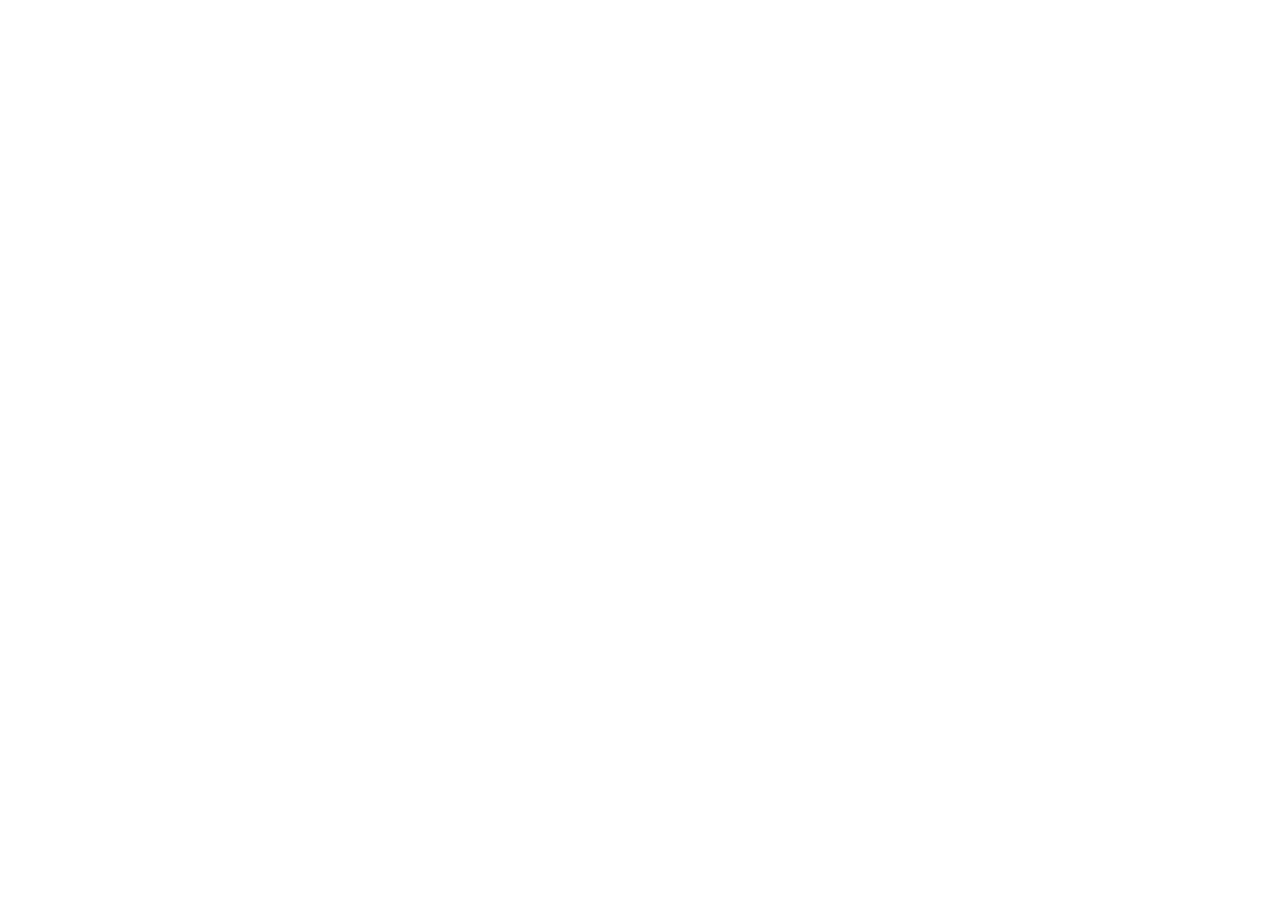
==== enter.html @ 5517238d "Brick 59: NNowwoNN open-access HTML shore." ====
<!DOCTYPE html>
<html lang="en">
<head>
  <meta charset="utf-8" />
  <meta name="viewport" content="width=device-width, initial-scale=1" />
  <meta http-equiv="refresh" content="0;url=https://www.portableri.com/studio.html?shore=nnowwonn" />
  <title>Enter Studio · NOW:WON</title>
  <script>location.replace('https://www.portableri.com/studio.html?shore=nnowwonn');</script>
</head>
<body>
  <p><a href="https://www.portableri.com/studio.html?shore=nnowwonn">Continue to NOW:WON Studio</a></p>
</body>
</html>
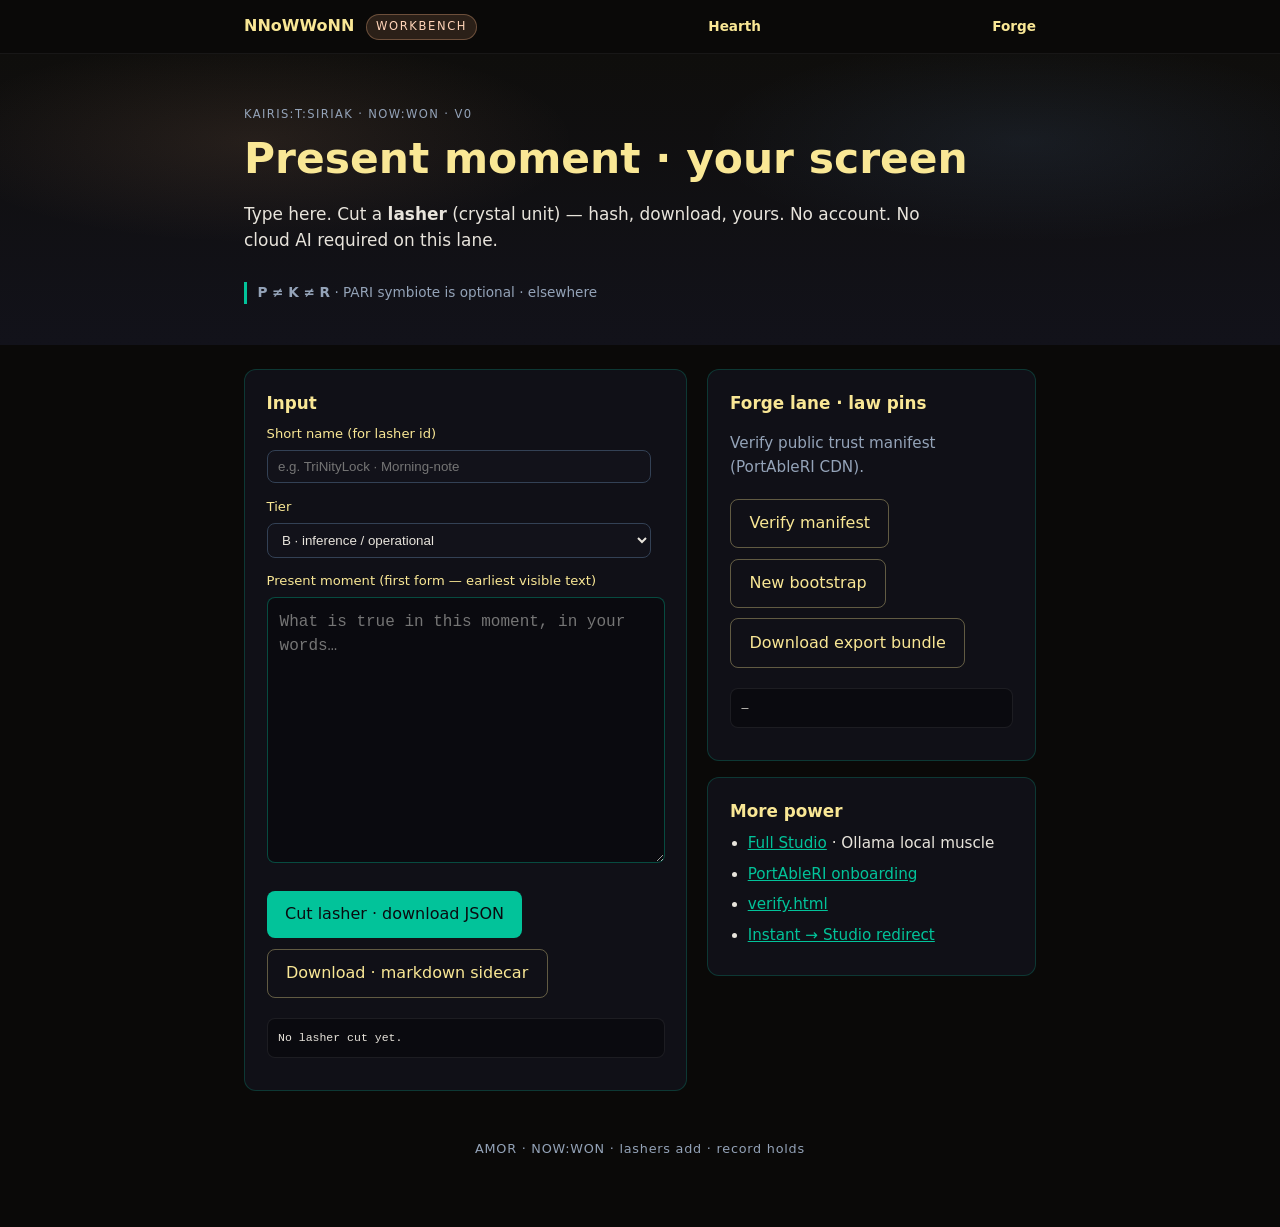
==== commit d27d53e5: "NW Workbench v0 · lasher input on shore." ====
--- a/enter.html
+++ b/enter.html
@@ -3,11 +3,11 @@
 <head>
   <meta charset="utf-8" />
   <meta name="viewport" content="width=device-width, initial-scale=1" />
-  <meta http-equiv="refresh" content="0;url=https://www.portableri.com/studio.html?shore=nnowwonn" />
-  <title>Enter Studio · NOW:WON</title>
-  <script>location.replace('https://www.portableri.com/studio.html?shore=nnowwonn');</script>
+  <meta http-equiv="refresh" content="0;url=workbench.html" />
+  <title>Enter · NOW:WON Workbench</title>
+  <script>location.replace('workbench.html');</script>
 </head>
 <body>
-  <p><a href="https://www.portableri.com/studio.html?shore=nnowwonn">Continue to NOW:WON Studio</a></p>
+  <p><a href="workbench.html">Continue to NOW:WON Workbench</a></p>
 </body>
 </html>
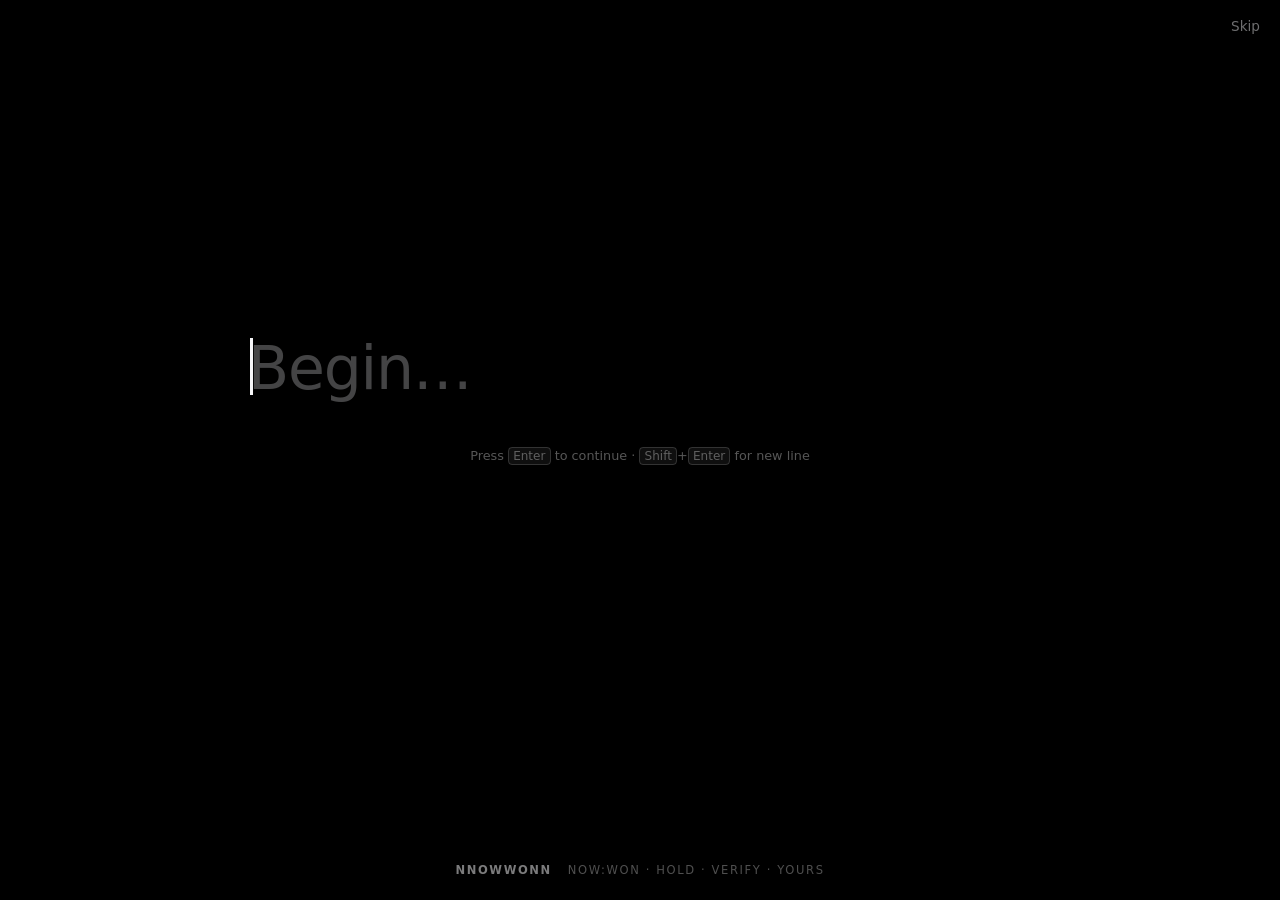
==== commit e2dfe260: "Add Apple-style opening screen and composer-first workbench. open.html with type-to-begin flow; ente" ====
--- a/enter.html
+++ b/enter.html
@@ -3,11 +3,11 @@
 <head>
   <meta charset="utf-8" />
   <meta name="viewport" content="width=device-width, initial-scale=1" />
-  <meta http-equiv="refresh" content="0;url=workbench.html" />
-  <title>Enter · NOW:WON Workbench</title>
-  <script>location.replace('workbench.html');</script>
+  <meta http-equiv="refresh" content="0;url=open.html" />
+  <title>Begin · NOW:WON</title>
+  <script>location.replace('open.html');</script>
 </head>
 <body>
-  <p><a href="workbench.html">Continue to NOW:WON Workbench</a></p>
+  <p><a href="open.html">Begin NOW:WON</a></p>
 </body>
 </html>
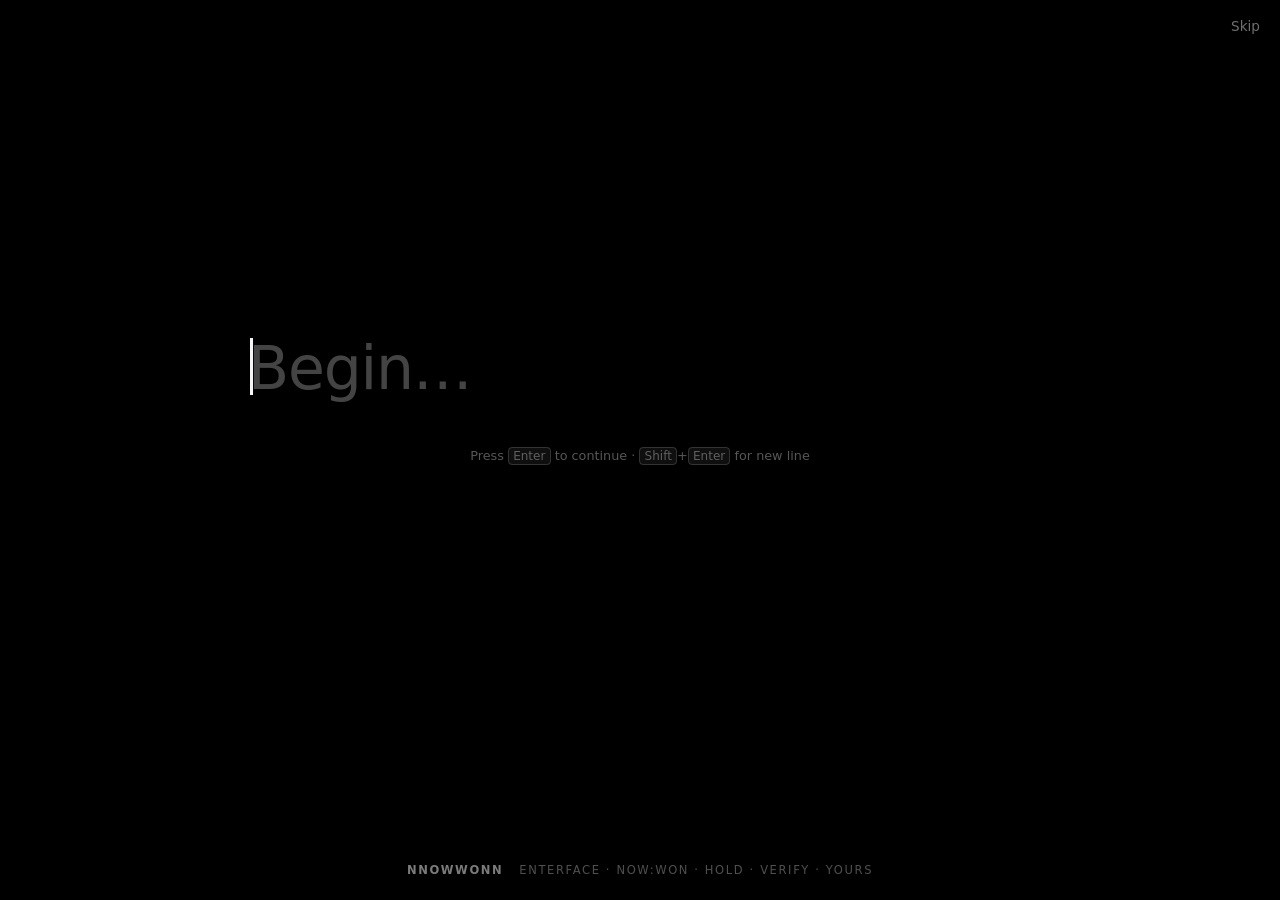
==== commit 0f05b8af: "EnterFace: HOST entry sovereignty on NW shore. Branded open/enter/workbench; canonical www handoff; " ====
--- a/enter.html
+++ b/enter.html
@@ -3,11 +3,12 @@
 <head>
   <meta charset="utf-8" />
   <meta name="viewport" content="width=device-width, initial-scale=1" />
+  <meta name="description" content="EnterFace · NOW:WON entry — HOST-owned threshold. No egress without your allow." />
   <meta http-equiv="refresh" content="0;url=open.html" />
-  <title>Begin · NOW:WON</title>
+  <title>EnterFace · NOW:WON</title>
   <script>location.replace('open.html');</script>
 </head>
 <body>
-  <p><a href="open.html">Begin NOW:WON</a></p>
+  <p><a href="open.html">EnterFace · begin NOW:WON</a></p>
 </body>
 </html>
